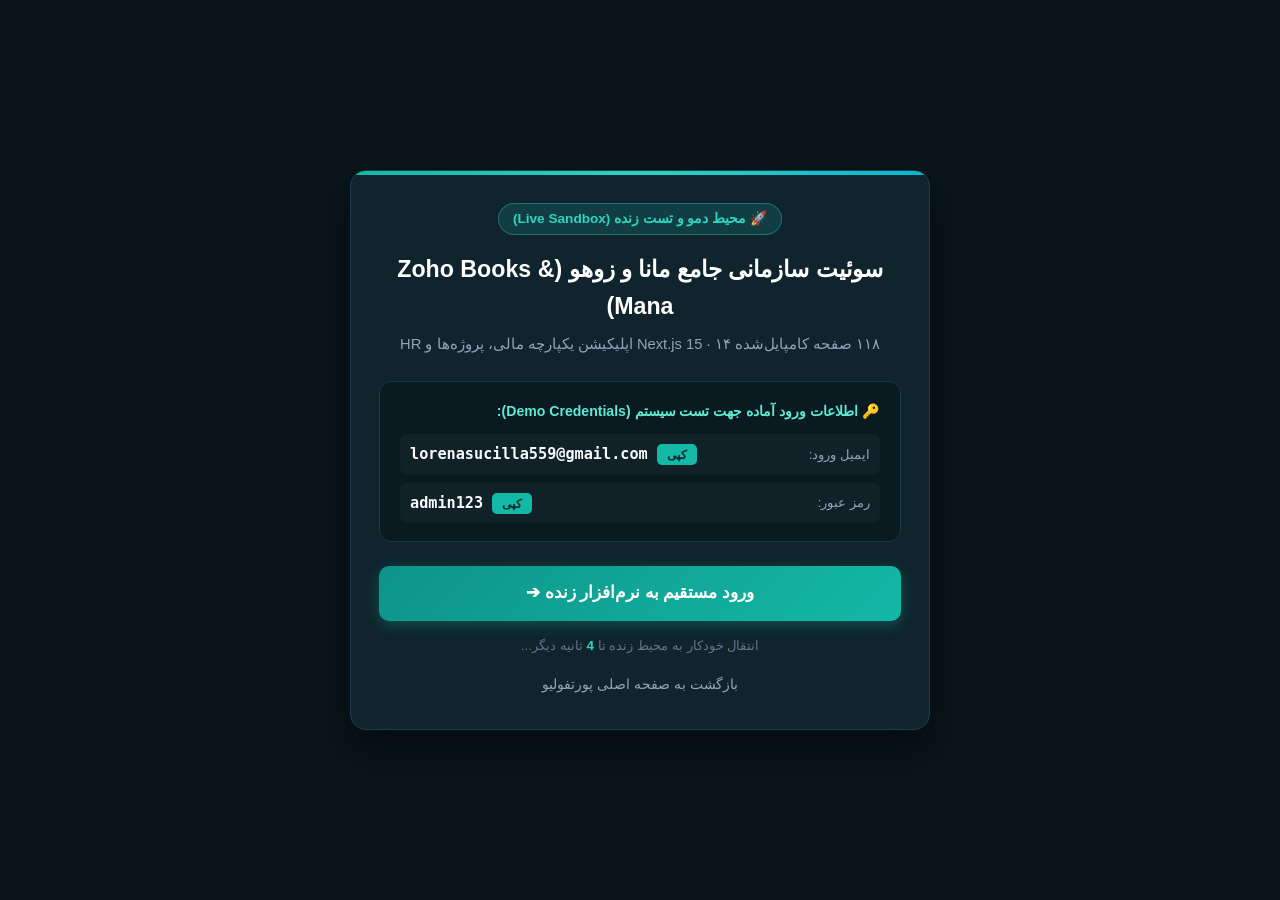
==== mana-demo/index.html @ c14f22c1 "feat(demo): add mana-demo gateway redirect and restore live demo credentials for Zoho Suite" ====
<!DOCTYPE html>
<html lang="fa" dir="rtl">
<head>
  <meta charset="utf-8">
  <meta name="viewport" content="width=device-width, initial-scale=1">
  <title>ورود به نسخه زنده سوئیت سازمانی مانا و زوهو (Mana Enterprise Suite & Zoho)</title>
  <link rel="icon" href="../assets/img/me.jpg">
  <meta http-equiv="refresh" content="5;url=https://hos.darookhune.com/">
  <style>
    * { box-sizing: border-box; margin: 0; padding: 0; }
    body {
      font-family: -apple-system, BlinkMacSystemFont, 'Segoe UI', Roboto, Tahoma, sans-serif;
      background: #09151a;
      color: #f1f5f9;
      min-height: 100vh;
      display: flex;
      align-items: center;
      justify-content: center;
      padding: 20px;
      line-height: 1.6;
    }
    .card {
      background: #0f242d;
      border: 1px solid #1e3e4b;
      border-radius: 16px;
      max-width: 580px;
      width: 100%;
      padding: 32px 28px;
      box-shadow: 0 20px 40px rgba(0,0,0,0.45);
      text-align: center;
      position: relative;
      overflow: hidden;
    }
    .card::before {
      content: '';
      position: absolute;
      top: 0; left: 0; right: 0; height: 4px;
      background: linear-gradient(90deg, #14b8a6, #2dd4bf, #06b6d4);
    }
    .badge {
      display: inline-block;
      background: rgba(45, 212, 191, 0.15);
      color: #2dd4bf;
      border: 1px solid rgba(45, 212, 191, 0.35);
      font-size: 0.85rem;
      font-weight: 600;
      padding: 4px 14px;
      border-radius: 999px;
      margin-bottom: 16px;
    }
    h1 {
      font-size: 1.45rem;
      font-weight: 800;
      color: #ffffff;
      margin-bottom: 8px;
    }
    p.sub {
      font-size: 0.92rem;
      color: #94a3b8;
      margin-bottom: 24px;
    }
    .cred-box {
      background: #091a21;
      border: 1px solid #163845;
      border-radius: 12px;
      padding: 18px 20px;
      margin-bottom: 24px;
      text-align: right;
    }
    .cred-title {
      font-size: 0.88rem;
      font-weight: 700;
      color: #5eead4;
      margin-bottom: 12px;
      display: flex;
      align-items: center;
      gap: 6px;
    }
    .cred-row {
      display: flex;
      justify-content: space-between;
      align-items: center;
      padding: 8px 10px;
      background: rgba(255,255,255,0.03);
      border-radius: 8px;
      margin-bottom: 8px;
      font-family: monospace;
      font-size: 0.95rem;
    }
    .cred-row:last-child { margin-bottom: 0; }
    .cred-label {
      font-family: sans-serif;
      font-size: 0.82rem;
      color: #94a3b8;
    }
    .cred-val {
      color: #f8fafc;
      font-weight: 600;
      direction: ltr;
    }
    .copy-btn {
      background: #14b8a6;
      color: #042f2e;
      border: none;
      padding: 3px 10px;
      border-radius: 5px;
      font-size: 0.78rem;
      font-weight: 700;
      cursor: pointer;
      margin-right: 8px;
      transition: background 0.2s;
    }
    .copy-btn:hover { background: #2dd4bf; }
    .btn-enter {
      display: inline-flex;
      align-items: center;
      justify-content: center;
      gap: 8px;
      width: 100%;
      background: linear-gradient(135deg, #0d9488, #14b8a6);
      color: #ffffff;
      text-decoration: none;
      font-weight: 700;
      font-size: 1.05rem;
      padding: 14px 20px;
      border-radius: 10px;
      box-shadow: 0 4px 14px rgba(13, 148, 136, 0.4);
      transition: transform 0.15s, box-shadow 0.15s;
    }
    .btn-enter:hover {
      transform: translateY(-2px);
      box-shadow: 0 6px 20px rgba(13, 148, 136, 0.5);
    }
    .countdown {
      margin-top: 14px;
      font-size: 0.84rem;
      color: #64748b;
    }
    .back-link {
      display: inline-block;
      margin-top: 18px;
      font-size: 0.85rem;
      color: #94a3b8;
      text-decoration: none;
      transition: color 0.2s;
    }
    .back-link:hover { color: #5eead4; }
  </style>
</head>
<body>
  <div class="card">
    <div class="badge">🚀 محیط دمو و تست زنده (Live Sandbox)</div>
    <h1>سوئیت سازمانی جامع مانا و زوهو (Zoho Books & Mana)</h1>
    <p class="sub">۱۱۸ صفحه کامپایل‌شده Next.js 15 · ۱۴ اپلیکیشن یکپارچه مالی، پروژه‌ها و HR</p>

    <div class="cred-box">
      <div class="cred-title">🔑 اطلاعات ورود آماده جهت تست سیستم (Demo Credentials):</div>
      <div class="cred-row">
        <span class="cred-label">ایمیل ورود:</span>
        <div>
          <button class="copy-btn" onclick="copyText('lorenasucilla559@gmail.com', this)">کپی</button>
          <span class="cred-val">lorenasucilla559@gmail.com</span>
        </div>
      </div>
      <div class="cred-row">
        <span class="cred-label">رمز عبور:</span>
        <div>
          <button class="copy-btn" onclick="copyText('admin123', this)">کپی</button>
          <span class="cred-val">admin123</span>
        </div>
      </div>
    </div>

    <a id="enterBtn" href="https://hos.darookhune.com/" class="btn-enter">
      ورود مستقیم به نرم‌افزار زنده ➔
    </a>

    <div class="countdown" id="timer">
      انتقال خودکار به محیط زنده تا <span id="sec" style="color:#2dd4bf; font-weight:700;">۵</span> ثانیه دیگر...
    </div>

    <a href="../" class="back-link">بازگشت به صفحه اصلی پورتفولیو</a>
  </div>

  <script>
    function copyText(text, btn) {
      navigator.clipboard.writeText(text).then(function() {
        var orig = btn.innerText;
        btn.innerText = 'کپی شد ✓';
        btn.style.background = '#22c55e';
        setTimeout(function() {
          btn.innerText = orig;
          btn.style.background = '#14b8a6';
        }, 1500);
      });
    }

    var seconds = 5;
    var interval = setInterval(function() {
      seconds--;
      var el = document.getElementById('sec');
      if (el) el.innerText = seconds;
      if (seconds <= 0) {
        clearInterval(interval);
        window.location.href = "https://hos.darookhune.com/";
      }
    }, 1000);
  </script>
</body>
</html>
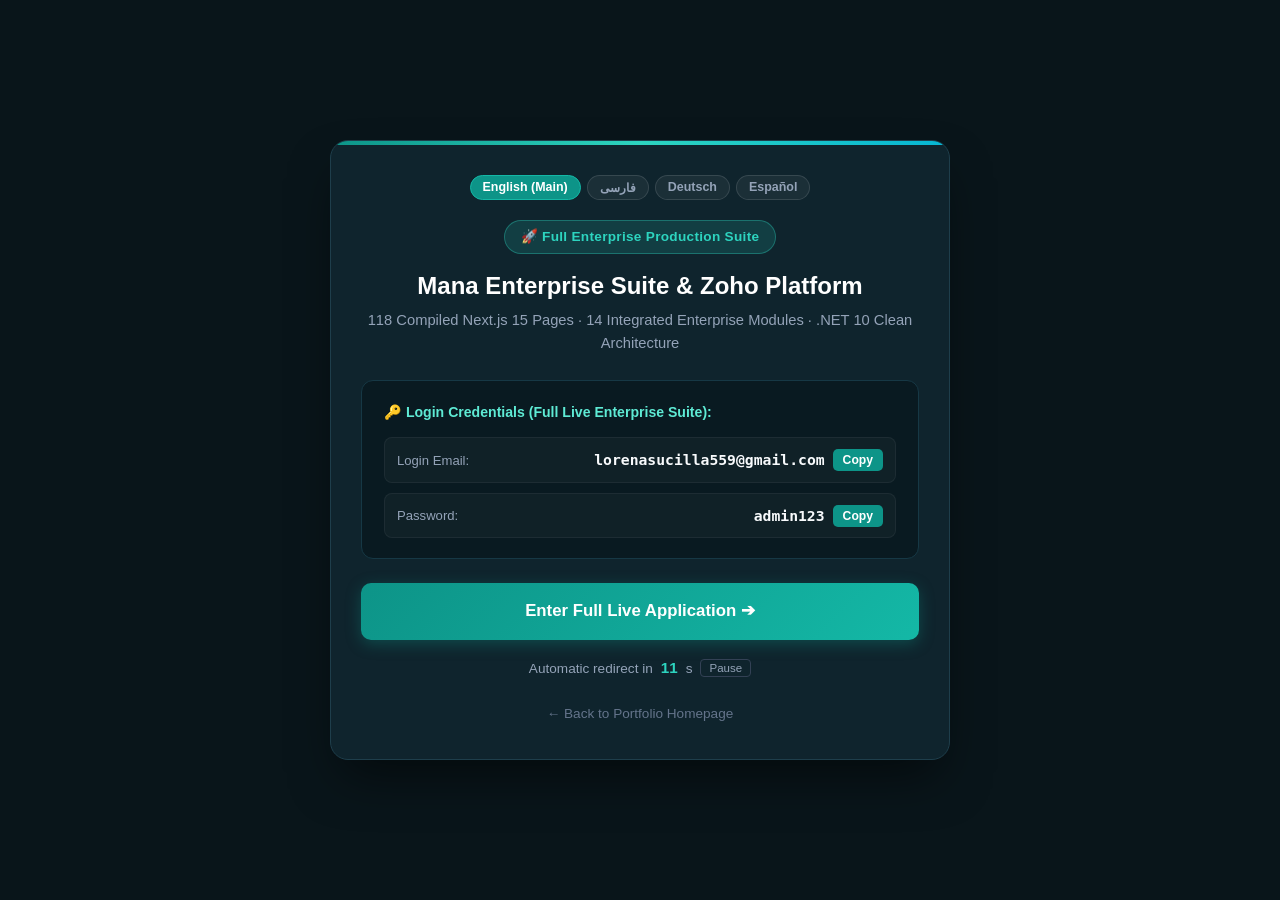
==== commit a9d0f071: "feat(gateway): set English as main language, add multilingual switcher, 12s timer, and full enterpri" ====
--- a/mana-demo/index.html
+++ b/mana-demo/index.html
@@ -1,32 +1,31 @@
 <!DOCTYPE html>
-<html lang="fa" dir="rtl">
+<html lang="en" dir="ltr">
 <head>
   <meta charset="utf-8">
   <meta name="viewport" content="width=device-width, initial-scale=1">
-  <title>ورود به نسخه زنده سوئیت سازمانی مانا و زوهو (Mana Enterprise Suite & Zoho)</title>
+  <title>Mana Enterprise Suite & Zoho Platform — Full Production Release</title>
   <link rel="icon" href="../assets/img/me.jpg">
-  <meta http-equiv="refresh" content="5;url=https://hos.darookhune.com/">
   <style>
     * { box-sizing: border-box; margin: 0; padding: 0; }
     body {
-      font-family: -apple-system, BlinkMacSystemFont, 'Segoe UI', Roboto, Tahoma, sans-serif;
+      font-family: -apple-system, BlinkMacSystemFont, 'Segoe UI', Roboto, Helvetica, Arial, sans-serif;
       background: #09151a;
       color: #f1f5f9;
       min-height: 100vh;
       display: flex;
       align-items: center;
       justify-content: center;
-      padding: 20px;
+      padding: 24px 16px;
       line-height: 1.6;
     }
     .card {
       background: #0f242d;
       border: 1px solid #1e3e4b;
-      border-radius: 16px;
-      max-width: 580px;
+      border-radius: 18px;
+      max-width: 620px;
       width: 100%;
-      padding: 32px 28px;
-      box-shadow: 0 20px 40px rgba(0,0,0,0.45);
+      padding: 34px 30px;
+      box-shadow: 0 25px 50px -12px rgba(0, 0, 0, 0.55);
       text-align: center;
       position: relative;
       overflow: hidden;
@@ -35,7 +34,35 @@
       content: '';
       position: absolute;
       top: 0; left: 0; right: 0; height: 4px;
-      background: linear-gradient(90deg, #14b8a6, #2dd4bf, #06b6d4);
+      background: linear-gradient(90deg, #0d9488, #2dd4bf, #06b6d4);
+    }
+    .lang-switcher {
+      display: flex;
+      justify-content: center;
+      gap: 6px;
+      margin-bottom: 20px;
+      flex-wrap: wrap;
+    }
+    .lang-btn {
+      background: rgba(255, 255, 255, 0.05);
+      border: 1px solid rgba(255, 255, 255, 0.12);
+      color: #94a3b8;
+      padding: 4px 12px;
+      border-radius: 20px;
+      font-size: 0.78rem;
+      font-weight: 600;
+      cursor: pointer;
+      transition: all 0.2s;
+    }
+    .lang-btn:hover {
+      background: rgba(45, 212, 191, 0.15);
+      color: #5eead4;
+      border-color: rgba(45, 212, 191, 0.3);
+    }
+    .lang-btn.active {
+      background: #0d9488;
+      color: #ffffff;
+      border-color: #14b8a6;
     }
     .badge {
       display: inline-block;
@@ -43,16 +70,18 @@
       color: #2dd4bf;
       border: 1px solid rgba(45, 212, 191, 0.35);
       font-size: 0.85rem;
-      font-weight: 600;
-      padding: 4px 14px;
+      font-weight: 700;
+      padding: 5px 16px;
       border-radius: 999px;
       margin-bottom: 16px;
+      letter-spacing: 0.3px;
     }
     h1 {
-      font-size: 1.45rem;
+      font-size: 1.5rem;
       font-weight: 800;
       color: #ffffff;
       margin-bottom: 8px;
+      line-height: 1.3;
     }
     p.sub {
       font-size: 0.92rem;
@@ -63,15 +92,18 @@
       background: #091a21;
       border: 1px solid #163845;
       border-radius: 12px;
-      padding: 18px 20px;
+      padding: 20px 22px;
       margin-bottom: 24px;
+      text-align: left;
+    }
+    html[dir="rtl"] .cred-box {
       text-align: right;
     }
     .cred-title {
       font-size: 0.88rem;
       font-weight: 700;
       color: #5eead4;
-      margin-bottom: 12px;
+      margin-bottom: 14px;
       display: flex;
       align-items: center;
       gap: 6px;
@@ -80,18 +112,25 @@
       display: flex;
       justify-content: space-between;
       align-items: center;
-      padding: 8px 10px;
-      background: rgba(255,255,255,0.03);
+      padding: 10px 12px;
+      background: rgba(255, 255, 255, 0.03);
+      border: 1px solid rgba(255, 255, 255, 0.05);
       border-radius: 8px;
-      margin-bottom: 8px;
-      font-family: monospace;
-      font-size: 0.95rem;
+      margin-bottom: 10px;
+      font-family: ui-monospace, SFMono-Regular, Menlo, Monaco, Consolas, monospace;
+      font-size: 0.92rem;
     }
     .cred-row:last-child { margin-bottom: 0; }
     .cred-label {
-      font-family: sans-serif;
+      font-family: -apple-system, BlinkMacSystemFont, sans-serif;
       font-size: 0.82rem;
       color: #94a3b8;
+      font-weight: 500;
+    }
+    .cred-val-wrap {
+      display: flex;
+      align-items: center;
+      gap: 8px;
     }
     .cred-val {
       color: #f8fafc;
@@ -99,48 +138,69 @@
       direction: ltr;
     }
     .copy-btn {
-      background: #14b8a6;
-      color: #042f2e;
+      background: #0d9488;
+      color: #ffffff;
       border: none;
-      padding: 3px 10px;
+      padding: 4px 10px;
       border-radius: 5px;
-      font-size: 0.78rem;
+      font-size: 0.76rem;
       font-weight: 700;
       cursor: pointer;
-      margin-right: 8px;
-      transition: background 0.2s;
-    }
-    .copy-btn:hover { background: #2dd4bf; }
+      transition: all 0.15s;
+    }
+    .copy-btn:hover { background: #14b8a6; }
     .btn-enter {
       display: inline-flex;
       align-items: center;
       justify-content: center;
       gap: 8px;
       width: 100%;
-      background: linear-gradient(135deg, #0d9488, #14b8a6);
+      background: linear-gradient(135deg, #0d9488 0%, #14b8a6 100%);
       color: #ffffff;
       text-decoration: none;
       font-weight: 700;
       font-size: 1.05rem;
-      padding: 14px 20px;
+      padding: 15px 22px;
       border-radius: 10px;
-      box-shadow: 0 4px 14px rgba(13, 148, 136, 0.4);
+      box-shadow: 0 4px 15px rgba(13, 148, 136, 0.35);
       transition: transform 0.15s, box-shadow 0.15s;
     }
     .btn-enter:hover {
       transform: translateY(-2px);
-      box-shadow: 0 6px 20px rgba(13, 148, 136, 0.5);
-    }
-    .countdown {
-      margin-top: 14px;
-      font-size: 0.84rem;
-      color: #64748b;
+      box-shadow: 0 8px 24px rgba(13, 148, 136, 0.5);
+    }
+    .timer-wrap {
+      margin-top: 16px;
+      font-size: 0.85rem;
+      color: #94a3b8;
+      display: flex;
+      align-items: center;
+      justify-content: center;
+      gap: 8px;
+    }
+    .timer-count {
+      color: #2dd4bf;
+      font-weight: 700;
+      font-size: 0.95rem;
+    }
+    .pause-btn {
+      background: transparent;
+      border: 1px solid #334155;
+      color: #94a3b8;
+      padding: 2px 8px;
+      border-radius: 4px;
+      font-size: 0.72rem;
+      cursor: pointer;
+    }
+    .pause-btn:hover {
+      border-color: #5eead4;
+      color: #5eead4;
     }
     .back-link {
       display: inline-block;
-      margin-top: 18px;
+      margin-top: 22px;
       font-size: 0.85rem;
-      color: #94a3b8;
+      color: #64748b;
       text-decoration: none;
       transition: color 0.2s;
     }
@@ -149,62 +209,176 @@
 </head>
 <body>
   <div class="card">
-    <div class="badge">🚀 محیط دمو و تست زنده (Live Sandbox)</div>
-    <h1>سوئیت سازمانی جامع مانا و زوهو (Zoho Books & Mana)</h1>
-    <p class="sub">۱۱۸ صفحه کامپایل‌شده Next.js 15 · ۱۴ اپلیکیشن یکپارچه مالی، پروژه‌ها و HR</p>
+    <div class="lang-switcher">
+      <button class="lang-btn active" onclick="switchLang('en')">English (Main)</button>
+      <button class="lang-btn" onclick="switchLang('fa')">فارسی</button>
+      <button class="lang-btn" onclick="switchLang('de')">Deutsch</button>
+      <button class="lang-btn" onclick="switchLang('es')">Español</button>
+    </div>
+
+    <div class="badge" id="badgeText">🚀 Full Enterprise Production Suite</div>
+    <h1 id="mainTitle">Mana Enterprise Suite &amp; Zoho Platform</h1>
+    <p class="sub" id="subTitle">118 Compiled Next.js 15 Pages · 14 Integrated Enterprise Modules · .NET 10 Clean Architecture</p>
 
     <div class="cred-box">
-      <div class="cred-title">🔑 اطلاعات ورود آماده جهت تست سیستم (Demo Credentials):</div>
+      <div class="cred-title" id="credTitle">🔑 Login Credentials (Full Live Enterprise Suite):</div>
       <div class="cred-row">
-        <span class="cred-label">ایمیل ورود:</span>
-        <div>
-          <button class="copy-btn" onclick="copyText('lorenasucilla559@gmail.com', this)">کپی</button>
+        <span class="cred-label" id="userLabel">Login Email:</span>
+        <div class="cred-val-wrap">
           <span class="cred-val">lorenasucilla559@gmail.com</span>
+          <button class="copy-btn" id="btnCopyUser" onclick="copyText('lorenasucilla559@gmail.com', this)">Copy</button>
         </div>
       </div>
       <div class="cred-row">
-        <span class="cred-label">رمز عبور:</span>
-        <div>
-          <button class="copy-btn" onclick="copyText('admin123', this)">کپی</button>
+        <span class="cred-label" id="passLabel">Password:</span>
+        <div class="cred-val-wrap">
           <span class="cred-val">admin123</span>
+          <button class="copy-btn" id="btnCopyPass" onclick="copyText('admin123', this)">Copy</button>
         </div>
       </div>
     </div>
 
     <a id="enterBtn" href="https://hos.darookhune.com/" class="btn-enter">
-      ورود مستقیم به نرم‌افزار زنده ➔
+      Enter Full Live Application ➔
     </a>
 
-    <div class="countdown" id="timer">
-      انتقال خودکار به محیط زنده تا <span id="sec" style="color:#2dd4bf; font-weight:700;">۵</span> ثانیه دیگر...
+    <div class="timer-wrap">
+      <span id="timerText">Automatic redirect in</span>
+      <span class="timer-count" id="sec">12</span>s
+      <button class="pause-btn" id="pauseBtn" onclick="toggleTimer()">Pause</button>
     </div>
 
-    <a href="../" class="back-link">بازگشت به صفحه اصلی پورتفولیو</a>
+    <div>
+      <a href="../" class="back-link" id="backLink">← Back to Portfolio Homepage</a>
+    </div>
   </div>
 
   <script>
+    const I18N = {
+      en: {
+        dir: 'ltr',
+        badge: '🚀 Full Enterprise Production Suite',
+        title: 'Mana Enterprise Suite & Zoho Platform',
+        sub: '118 Compiled Next.js 15 Pages · 14 Integrated Enterprise Modules · .NET 10 Clean Architecture',
+        credTitle: '🔑 Login Credentials (Full Live Enterprise Suite):',
+        userLabel: 'Login Email:',
+        passLabel: 'Password:',
+        copy: 'Copy',
+        copied: 'Copied ✓',
+        enterBtn: 'Enter Full Live Application ➔',
+        timerText: 'Automatic redirect in',
+        pause: 'Pause',
+        resume: 'Resume',
+        back: '← Back to Portfolio Homepage'
+      },
+      fa: {
+        dir: 'rtl',
+        badge: '🚀 نسخه کامل و فعال سازمانی · سوئیت ۱۴ برنامه‌ای',
+        title: 'سوئیت جامع سازمانی مانا و زوهو (Zoho Books & Mana)',
+        sub: '۱۱۸ صفحه کامپایل‌شده Next.js 15 · ۱۴ اپلیکیشن یکپارچه مالی، پروژه‌ها و منابع انسانی',
+        credTitle: '🔑 اطلاعات ورود نسخه کامل سازمانی:',
+        userLabel: 'ایمیل ورود:',
+        passLabel: 'رمز عبور:',
+        copy: 'کپی',
+        copied: 'کپی شد ✓',
+        enterBtn: 'ورود مستقیم به سامانه کامل سازمانی ➔',
+        timerText: 'انتقال خودکار به سامانه تا',
+        pause: 'توقف تایمر',
+        resume: 'ادامه تایمر',
+        back: 'بازگشت به صفحه اصلی پورتفولیو ←'
+      },
+      de: {
+        dir: 'ltr',
+        badge: '🚀 Vollständige Enterprise-Produktionssuite',
+        title: 'Mana Enterprise Suite & Zoho Plattform',
+        sub: '118 kompilierte Next.js 15 Seiten · 14 integrierte Unternehmensmodule · .NET 10 Clean Architecture',
+        credTitle: '🔑 Zugangsdaten (Vollständige Live-Suite):',
+        userLabel: 'Login E-Mail:',
+        passLabel: 'Passwort:',
+        copy: 'Kopieren',
+        copied: 'Kopiert ✓',
+        enterBtn: 'Direkt zur Live-Anwendung ➔',
+        timerText: 'Automatische Weiterleitung in',
+        pause: 'Pause',
+        resume: 'Fortsetzen',
+        back: '← Zurück zur Portfolio-Startseite'
+      },
+      es: {
+        dir: 'ltr',
+        badge: '🚀 Suite Empresarial Completa en Producción',
+        title: 'Mana Enterprise Suite y Plataforma Zoho',
+        sub: '118 páginas Next.js 15 · 14 módulos integrados de contabilidad, proyectos y RR. HH. · .NET 10',
+        credTitle: '🔑 Credenciales de Acceso (Suite Completa):',
+        userLabel: 'Correo de acceso:',
+        passLabel: 'Contraseña:',
+        copy: 'Copiar',
+        copied: 'Copiado ✓',
+        enterBtn: 'Acceder a la Aplicación en Vivo ➔',
+        timerText: 'Redirección automática en',
+        pause: 'Pausar',
+        resume: 'Reanudar',
+        back: '← Volver al Portafolio Principal'
+      }
+    };
+
+    let currentLang = 'en';
+
+    function switchLang(lang) {
+      currentLang = lang;
+      const t = I18N[lang];
+      document.documentElement.dir = t.dir;
+      document.documentElement.lang = lang;
+
+      document.querySelectorAll('.lang-btn').forEach(btn => btn.classList.remove('active'));
+      const activeBtn = Array.from(document.querySelectorAll('.lang-btn')).find(b => b.getAttribute('onclick').includes(lang));
+      if (activeBtn) activeBtn.classList.add('active');
+
+      document.getElementById('badgeText').innerText = t.badge;
+      document.getElementById('mainTitle').innerText = t.title;
+      document.getElementById('subTitle').innerText = t.sub;
+      document.getElementById('credTitle').innerText = t.credTitle;
+      document.getElementById('userLabel').innerText = t.userLabel;
+      document.getElementById('passLabel').innerText = t.passLabel;
+      document.getElementById('btnCopyUser').innerText = t.copy;
+      document.getElementById('btnCopyPass').innerText = t.copy;
+      document.getElementById('enterBtn').innerText = t.enterBtn;
+      document.getElementById('timerText').innerText = t.timerText;
+      document.getElementById('backLink').innerText = t.back;
+      document.getElementById('pauseBtn').innerText = timerPaused ? t.resume : t.pause;
+    }
+
     function copyText(text, btn) {
       navigator.clipboard.writeText(text).then(function() {
-        var orig = btn.innerText;
-        btn.innerText = 'کپی شد ✓';
-        btn.style.background = '#22c55e';
+        const t = I18N[currentLang];
+        const orig = t.copy;
+        btn.innerText = t.copied;
+        btn.style.background = '#10b981';
         setTimeout(function() {
           btn.innerText = orig;
-          btn.style.background = '#14b8a6';
+          btn.style.background = '#0d9488';
         }, 1500);
       });
     }
 
-    var seconds = 5;
-    var interval = setInterval(function() {
+    let seconds = 12;
+    let timerPaused = false;
+    const interval = setInterval(function() {
+      if (timerPaused) return;
       seconds--;
-      var el = document.getElementById('sec');
+      const el = document.getElementById('sec');
       if (el) el.innerText = seconds;
       if (seconds <= 0) {
         clearInterval(interval);
         window.location.href = "https://hos.darookhune.com/";
       }
     }, 1000);
+
+    function toggleTimer() {
+      timerPaused = !timerPaused;
+      const t = I18N[currentLang];
+      const pbtn = document.getElementById('pauseBtn');
+      if (pbtn) pbtn.innerText = timerPaused ? t.resume : t.pause;
+    }
   </script>
 </body>
 </html>
